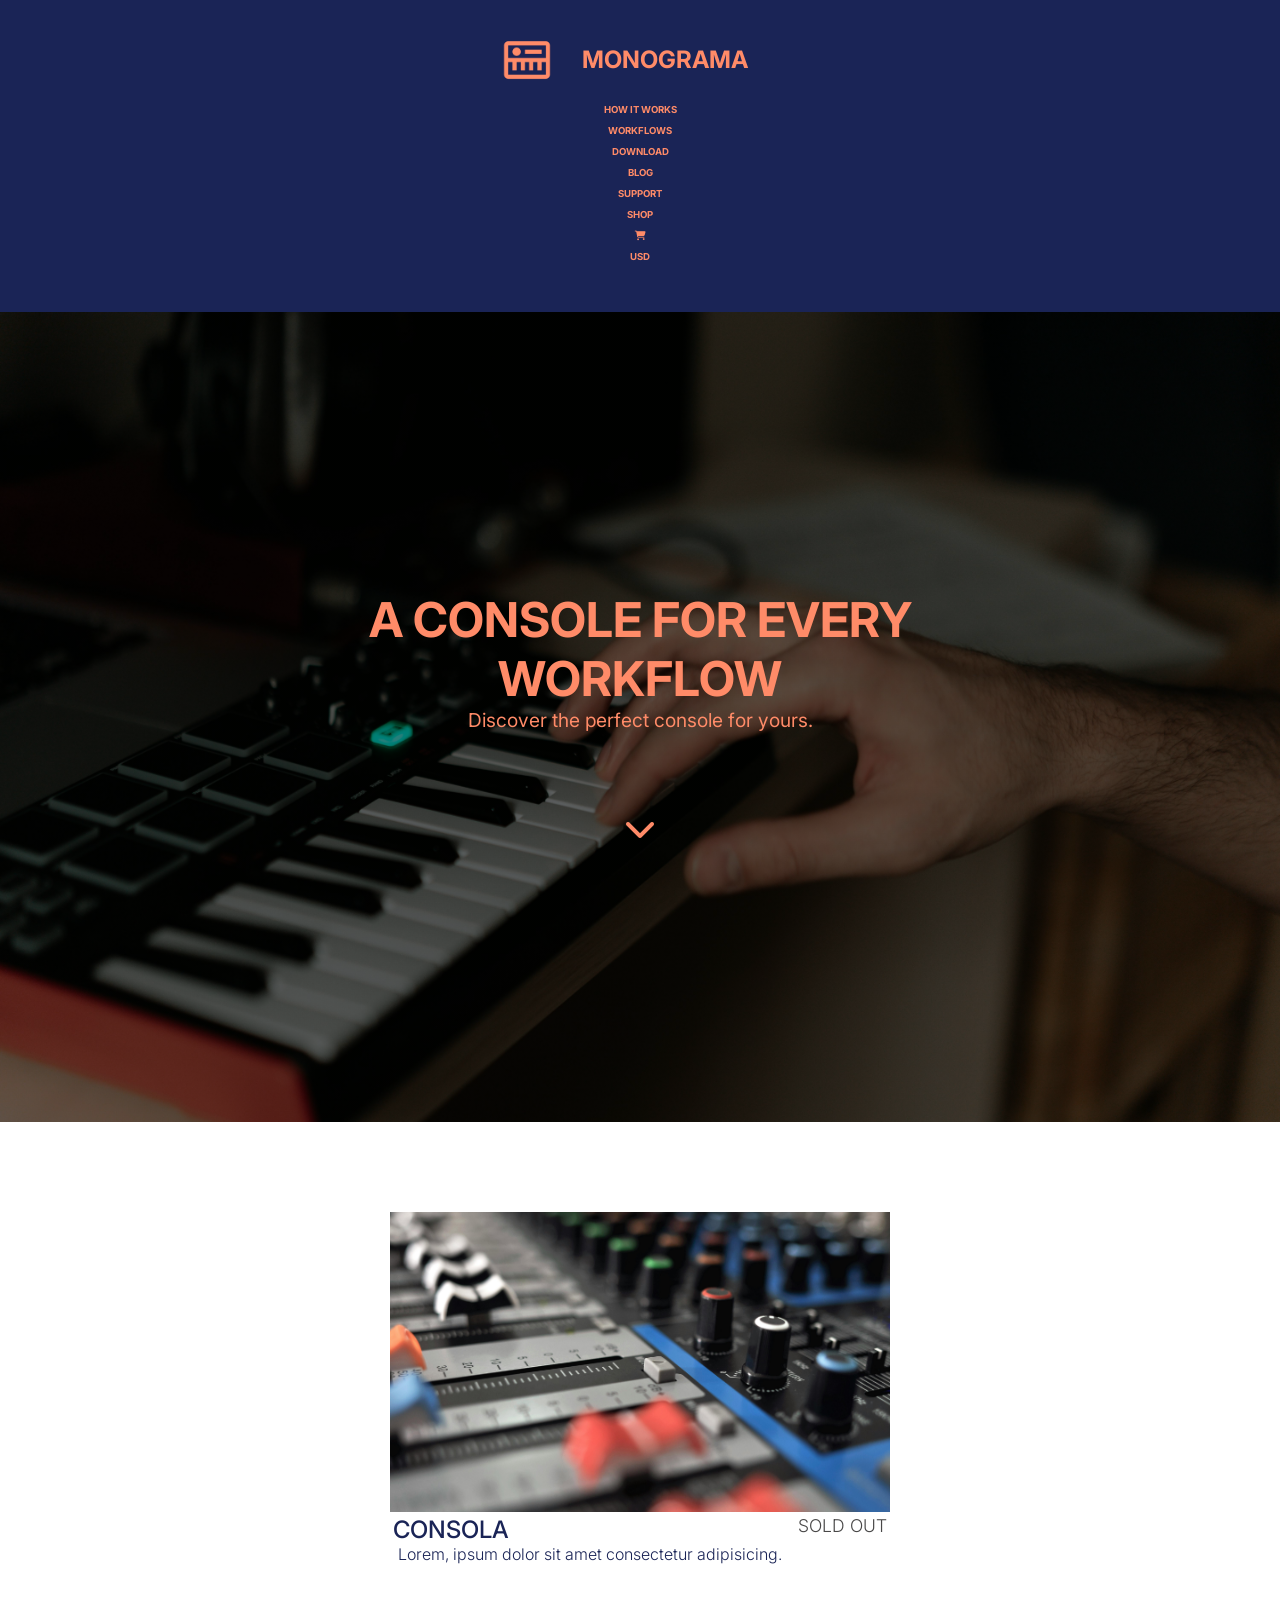
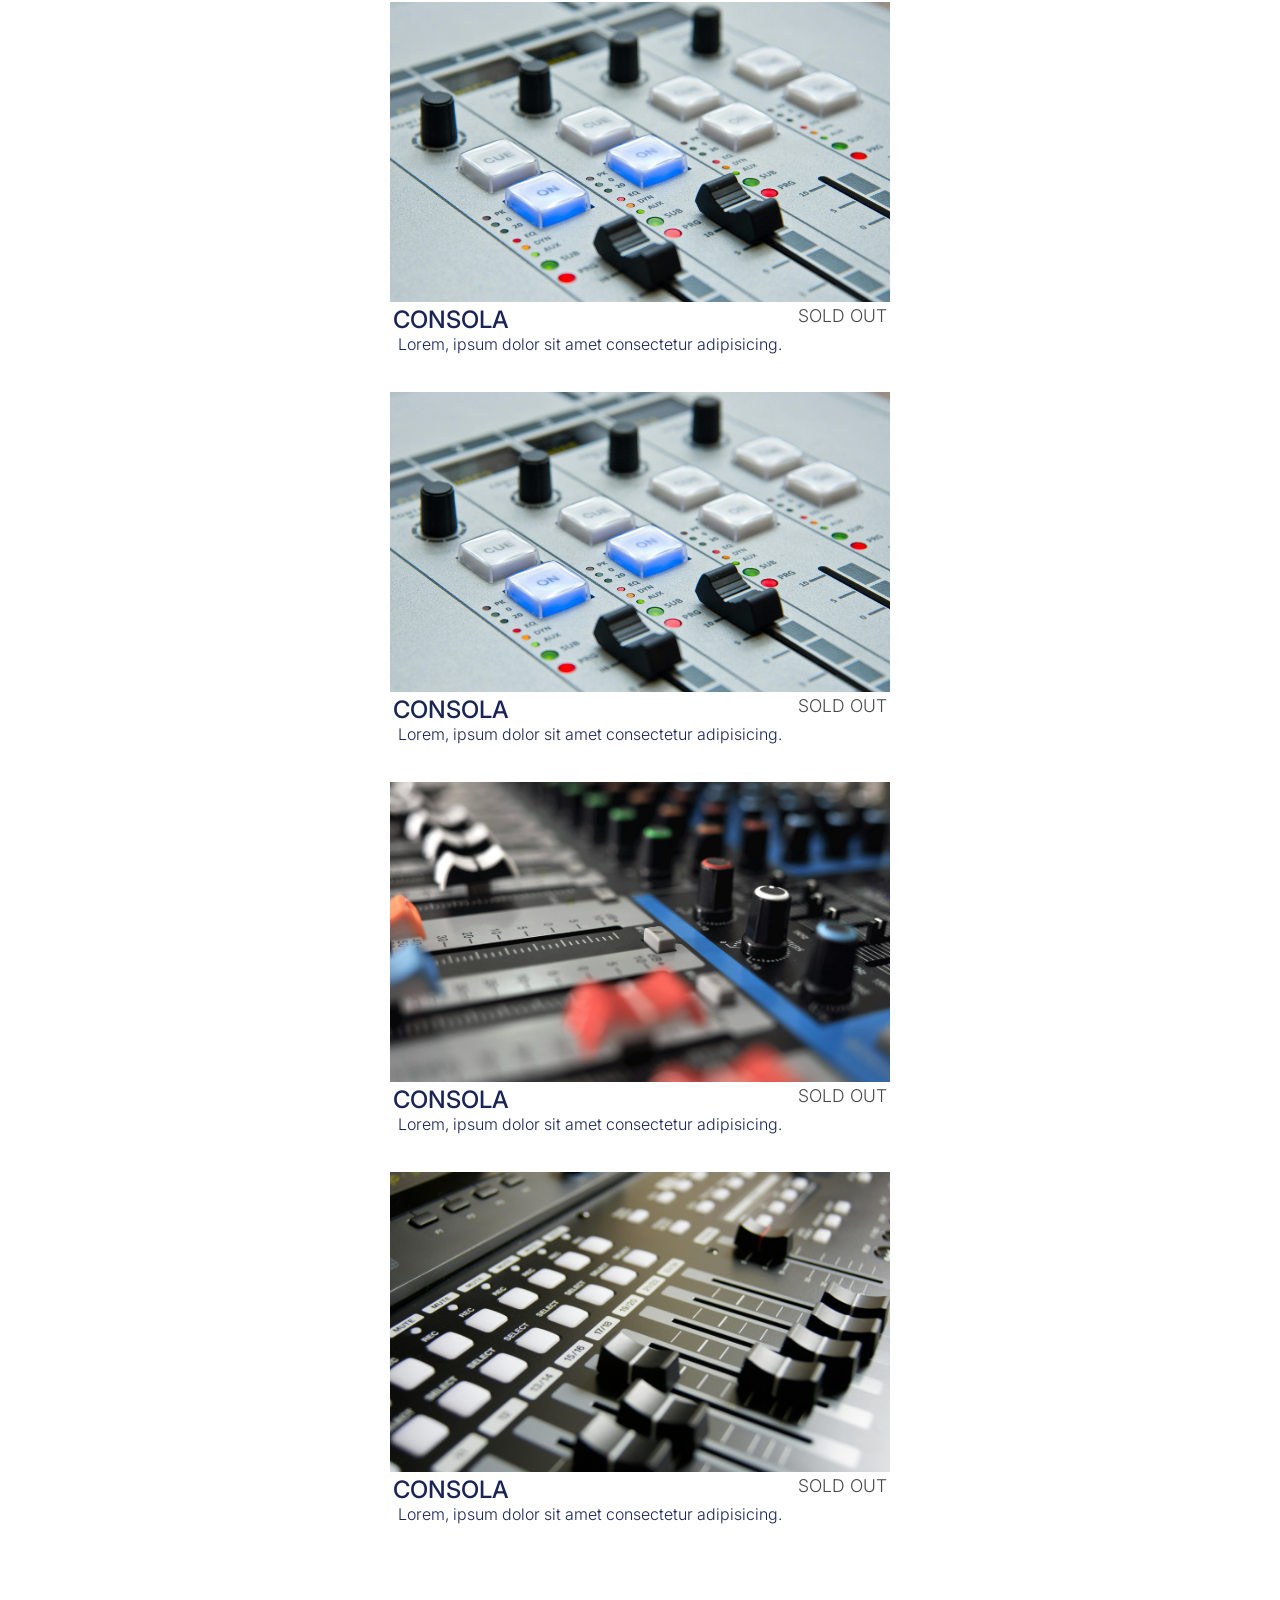
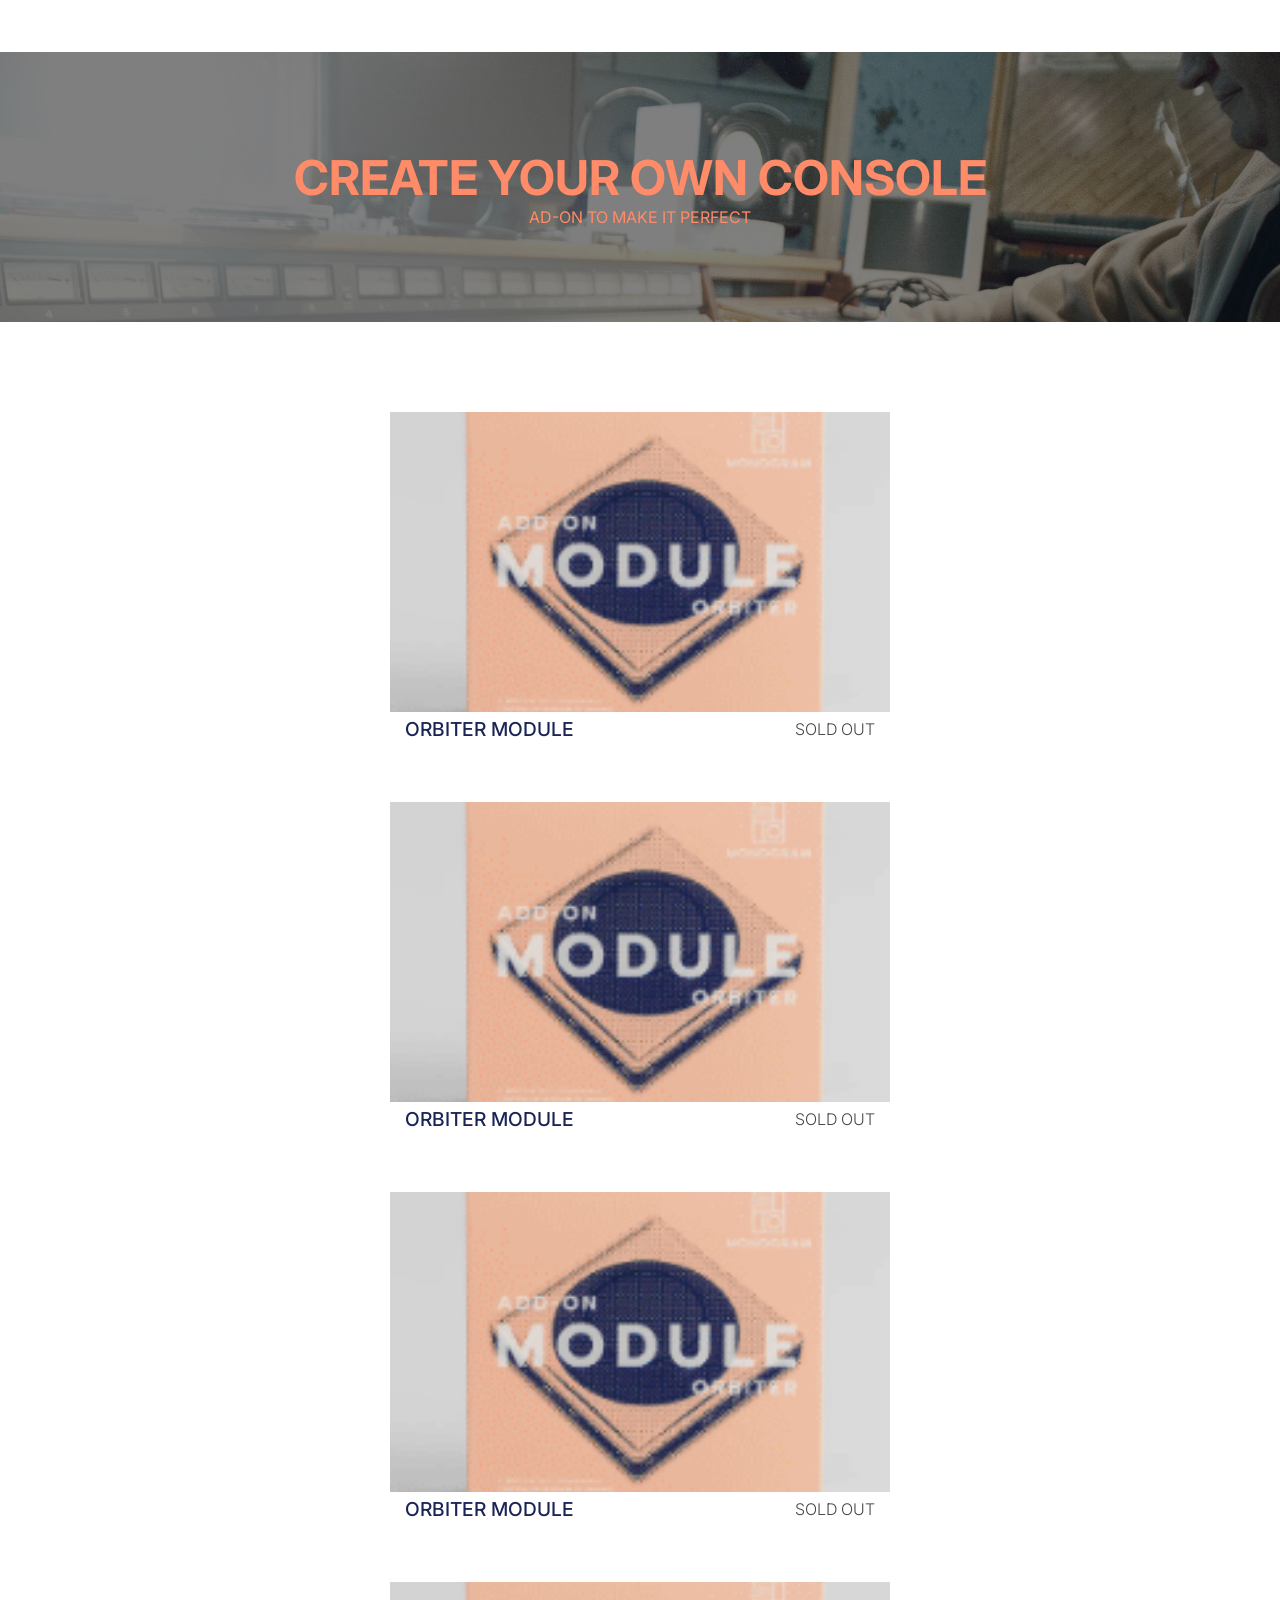
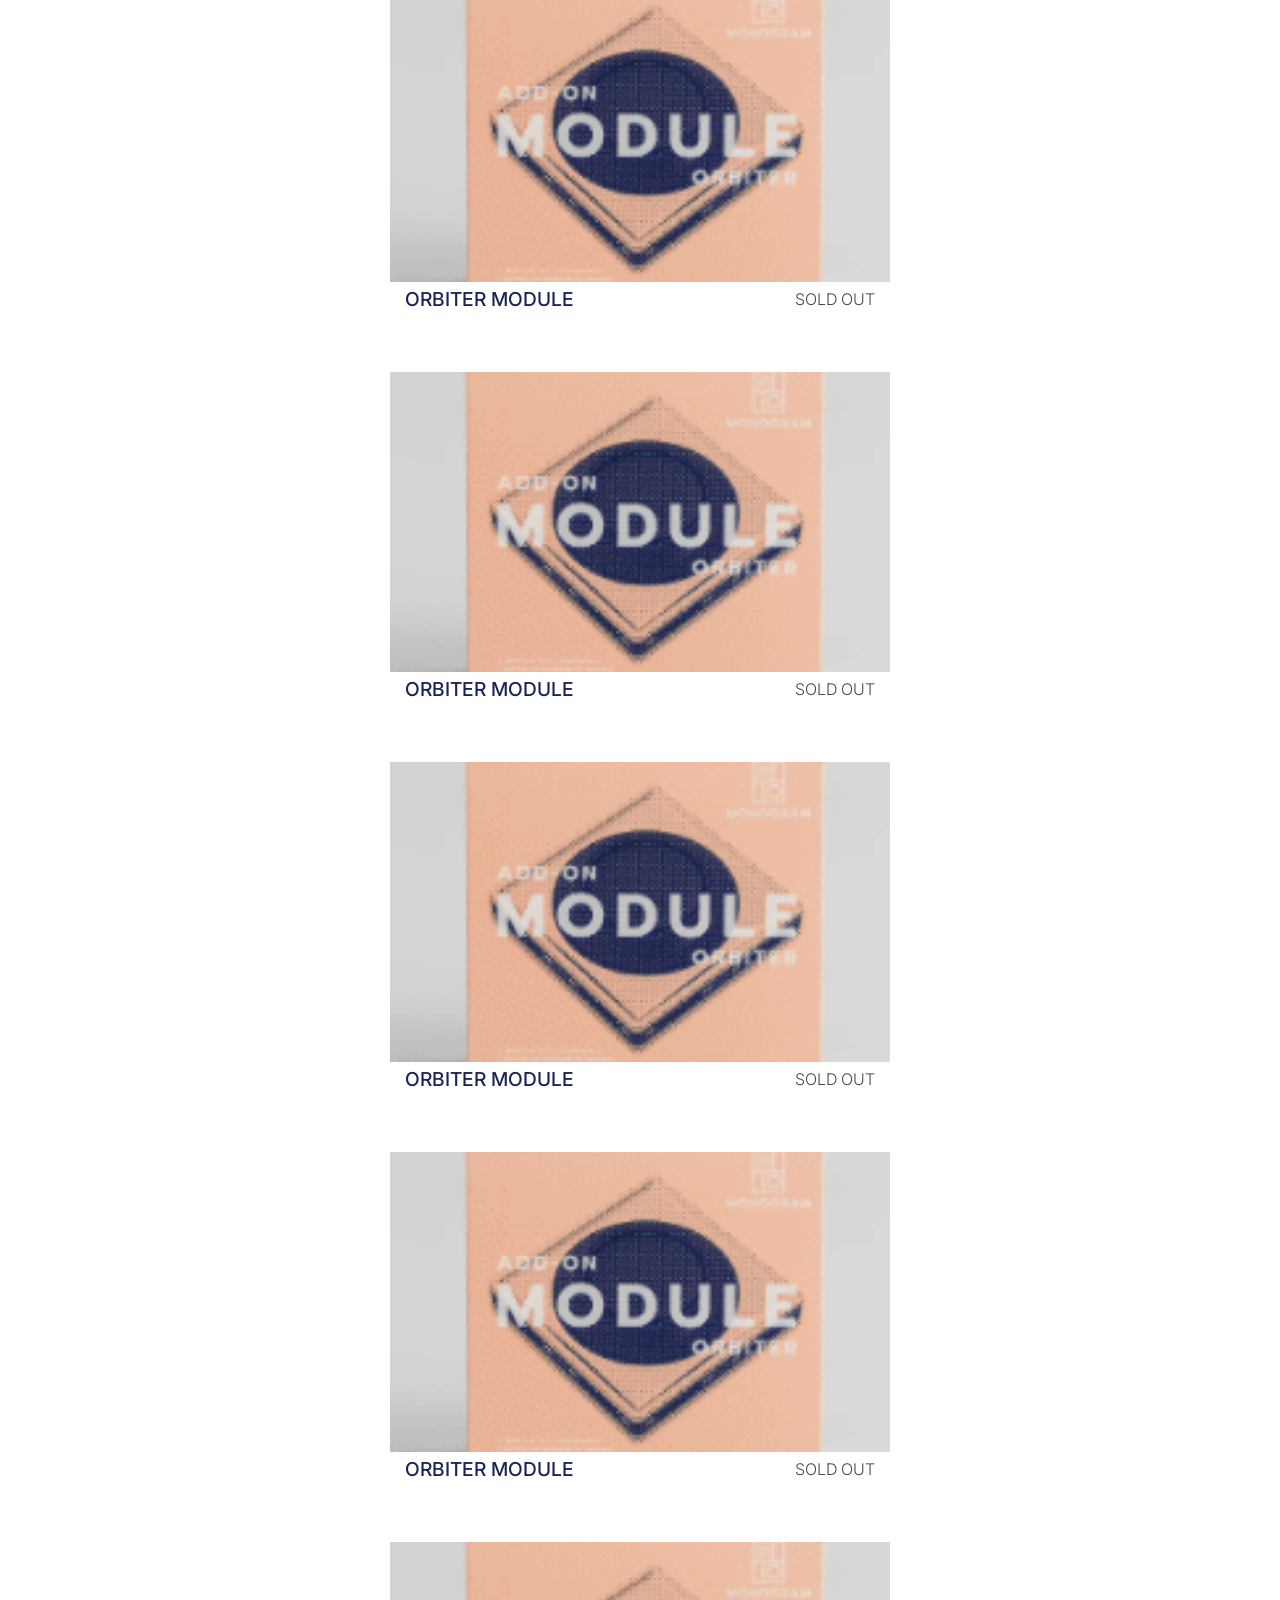
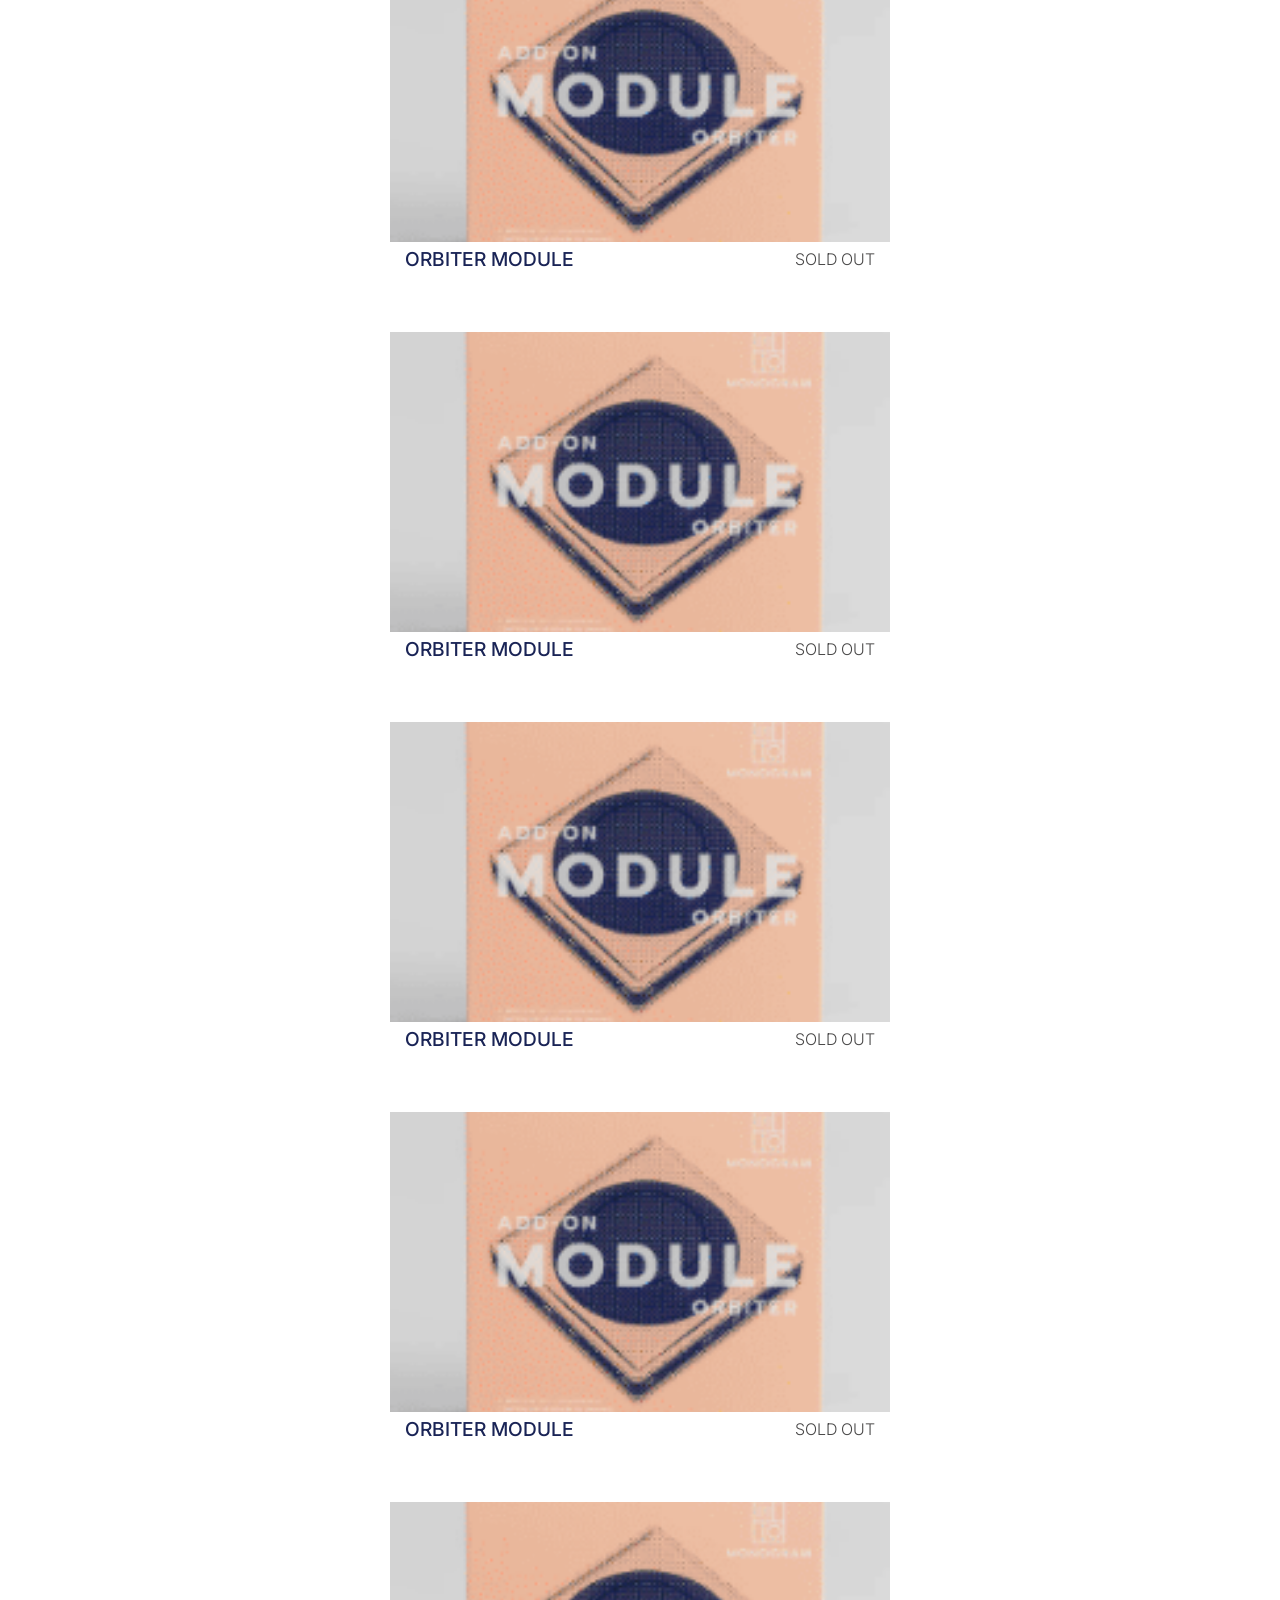
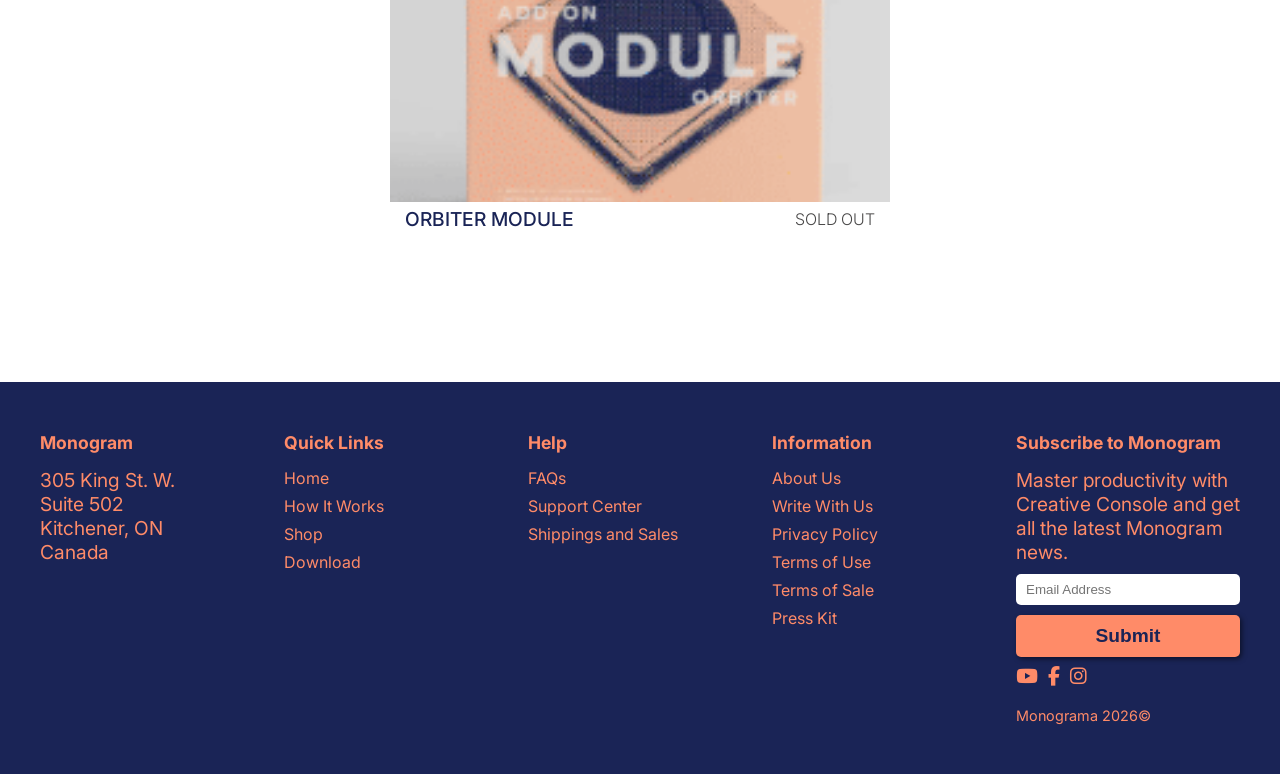
==== monogram.html @ 7ed366f2 "Trabajo realizado del dia 19/02/2026" ====
<!DOCTYPE html>
<html lang="en">

<head>
    <title>Monograma </title>
    <link rel="stylesheet" href="monogram.css">
    <link rel="stylesheet" href="https://cdnjs.cloudflare.com/ajax/libs/font-awesome/6.5.0/css/all.min.css">
    <link rel="preconnect" href="https://fonts.googleapis.com">
    <link rel="preconnect" href="https://fonts.gstatic.com" crossorigin>
    <link
        href="https://fonts.googleapis.com/css2?family=Inter:ital,opsz,wght@0,14..32,100..900;1,14..32,100..900&display=swap"
        rel="stylesheet">

</head>

<body>
    <header>
        <div class="container">
            <div class="logo-container">

                <img src="assets/img/piano-alt (1).png" alt="Logo" class="logo-img">
                <p class="logo">MONOGRAMA</p>
            </div>
            <nav>
                <a href="#">HOW IT WORKS</a>
                <a href="#">WORKFLOWS</a>
                <a href="#">DOWNLOAD</a>
                <a href="#">BLOG</a>
                <a href="#">SUPPORT</a>
                <a href="#">SHOP</a>
                <a href="#" class="shop-icon">
                    <i class="fa-solid fa-cart-shopping"></i>
                </a>
                <a href="#">USD</a>
            </nav>
        </div>
    </header>
    <section class="hero">
        <div class="cont-hero">

            <h1>A CONSOLE FOR EVERY <br> WORKFLOW</h1>
            <p>Discover the perfect console for yours.</p>
            <i class="fa-solid fa-chevron-down"></i>

        </div>

    </section>
    <section id="workfl">
        <div class="container">
            <div class="carta">
                <div class="card-img">
                    <img src="assets/img/pexels-dslr-click-fotos-2910093-33204438.jpg" alt="Producto">
                </div>
                <div class="card-content">
                    <div class="card-top">
                        <div class="card-left-text">
                            <h3>CONSOLA</h3>
                            <h4>Lorem, ipsum dolor sit amet consectetur adipisicing.</h4>
                        </div>
                        <h2>SOLD OUT</h2>
                    </div>
                </div>

            </div>

            <div class="carta">
                <div class="card-img">
                    <img src="assets/img/pexels-pixabay-164746.jpg" alt="Producto">
                </div>

                <div class="card-content">
                    <div class="card-top">
                        <div class="card-left-text">
                            <h3>CONSOLA</h3>
                            <h4>Lorem, ipsum dolor sit amet consectetur adipisicing.</h4>
                        </div>
                        <h2>SOLD OUT</h2>
                    </div>
                </div>
            </div>

            <div class="carta">
                <div class="card-img">
                    <img src="assets/img/pexels-pixabay-164746.jpg" alt="Producto">
                </div>

                <div class="card-content">
                    <div class="card-top">
                        <div class="card-left-text">
                            <h3>CONSOLA</h3>
                            <h4>Lorem, ipsum dolor sit amet consectetur adipisicing.</h4>
                        </div>
                        <h2>SOLD OUT</h2>
                    </div>
                </div>
            </div>

            <div class="carta">
                <div class="card-img">
                    <img src="assets/img/pexels-dslr-click-fotos-2910093-33204438.jpg" alt="Producto">
                </div>

                <div class="card-content">
                    <div class="card-top">
                        <div class="card-left-text">
                            <h3>CONSOLA</h3>
                            <h4>Lorem, ipsum dolor sit amet consectetur adipisicing.</h4>
                        </div>
                        <h2>SOLD OUT</h2>
                    </div>
                </div>
            </div>


            <div class="carta-double">
                <div class="card-img">
                    <img src="assets/img/pexels-pixabay-159206.jpg" alt="Producto">
                </div>

                <div class="card-content">
                    <div class="card-top">
                        <div class="card-left-text">
                            <h3>CONSOLA</h3>
                            <h4>Lorem, ipsum dolor sit amet consectetur adipisicing.</h4>
                        </div>
                        <h2>SOLD OUT</h2>
                    </div>
                </div>


            </div>
        </div>
    </section>

    <section id="hero-your-own">
        <h1>CREATE YOUR OWN CONSOLE</h1>
        <p>AD-ON TO MAKE IT PERFECT</p>
    </section>

    <section class="produ">
        <div class="container">


            <div class="card">
                <div class="card-img">
                    <img src="assets/img/image.png" alt="">
                </div>
                <div class="card-info">
                    <h3>ORBITER MODULE</h3>
                    <h2>SOLD OUT</h2>
                </div>
            </div>

            <div class="card">
                <div class="card-img">
                    <img src="assets/img/image.png" alt="">
                </div>
                <div class="card-info">
                    <h3>ORBITER MODULE</h3>
                    <h2>SOLD OUT</h2>
                </div>
            </div>

            <div class="card">
                <div class="card-img">
                    <img src="assets/img/image.png" alt="">
                </div>
                <div class="card-info">
                    <h3>ORBITER MODULE</h3>
                    <h2>SOLD OUT</h2>
                </div>
            </div>

            <div class="card">
                <div class="card-img">
                    <img src="assets/img/image.png" alt="">
                </div>
                <div class="card-info">
                    <h3>ORBITER MODULE</h3>
                    <h2>SOLD OUT</h2>
                </div>
            </div>
            <div class="card">
            <div class="card-img">
                <img src="assets/img/image.png" alt="">
            </div>
            <div class="card-info">
                <h3>ORBITER MODULE</h3>
                <h2>SOLD OUT</h2>
            </div>
        </div>

        <div class="card">
            <div class="card-img">
                <img src="assets/img/image.png" alt="">
            </div>
            <div class="card-info">
                <h3>ORBITER MODULE</h3>
                <h2>SOLD OUT</h2>
            </div>
        </div>

        <div class="card">
            <div class="card-img">
                <img src="assets/img/image.png" alt="">
            </div>
            <div class="card-info">
                <h3>ORBITER MODULE</h3>
                <h2>SOLD OUT</h2>
            </div>
        </div>

        <div class="card">
            <div class="card-img">
                <img src="assets/img/image.png" alt="">
            </div>
            <div class="card-info">
                <h3>ORBITER MODULE</h3>
                <h2>SOLD OUT</h2>
            </div>
        </div>

        <div class="card">
            <div class="card-img">
                <img src="assets/img/image.png" alt="">
            </div>
            <div class="card-info">
                <h3>ORBITER MODULE</h3>
                <h2>SOLD OUT</h2>
            </div>
        </div>

        <div class="card">
            <div class="card-img">
                <img src="assets/img/image.png" alt="">
            </div>
            <div class="card-info">
                <h3>ORBITER MODULE</h3>
                <h2>SOLD OUT</h2>
            </div>
        </div>

        <div class="card">
            <div class="card-img">
                <img src="assets/img/image.png" alt="">
            </div>
            <div class="card-info">
                <h3>ORBITER MODULE</h3>
                <h2>SOLD OUT</h2>
            </div>
        </div>

        <div class="card">
            <div class="card-img">
                <img src="assets/img/image.png" alt="">
            </div>
            <div class="card-info">
                <h3>ORBITER MODULE</h3>
                <h2>SOLD OUT</h2>
            </div>
        </div>

        </div>
    </section>

    <footer class="footer">

        <div class="footer-container">

            <div class="footer-column">
                <h4>Monogram</h4>
                <p>305 King St. W.<br>
                    Suite 502<br>
                    Kitchener, ON<br>
                    Canada
                </p>
            </div>

            <div class="footer-column">
                <h4>Quick Links</h4>
                <ul>
                    <li><a href="#">Home</a></li>
                    <li><a href="#">How It Works</a></li>
                    <li><a href="#">Shop</a></li>
                    <li><a href="#">Download</a></li>
                </ul>
            </div>

            <div class="footer-column">
                <h4>Help</h4>
                <ul>
                    <li><a href="#">FAQs</a></li>
                    <li><a href="#">Support Center</a></li>
                    <li><a href="#">Shippings and Sales</a></li>
                </ul>
            </div>

            <div class="footer-column">
                <h4>Information</h4>
                <ul>
                    <li><a href="#">About Us</a></li>
                    <li><a href="#">Write With Us</a></li>
                    <li><a href="#">Privacy Policy</a></li>
                    <li><a href="#">Terms of Use</a></li>
                    <li><a href="#">Terms of Sale</a></li>
                    <li><a href="#">Press Kit</a></li>
                </ul>
            </div>

            <div class="footer-column subscribe-column">
                <h4>Subscribe to Monogram</h4>
                <p>Master productivity with Creative Console and get all the latest Monogram news.</p>

                <form class="subscribe-form">
                    <input type="email" placeholder="Email Address" required>
                    <button type="submit">Submit</button>
                </form>

                <div class="social-icons">
                    <span aria-label="YouTube" role="img"><i class="fa-brands fa-youtube"></i></span>
                    <span aria-label="Facebook" role="img"><i class="fa-brands fa-facebook-f"></i></span>
                    <span aria-label="Instagram" role="img"><i class="fa-brands fa-instagram"></i></span>
                </div>


                <p class="footer-copy">Monograma 2026©</p>
            </div>

        </div>

    </footer>

</body>

</html>
---- monogram.css ----
body {
    font-family:'Inter', sans-serif;
    margin: 0;
}
* {
    box-sizing: border-box;
    margin: 0;
}
h1 {
    font-size: 3em;
}
h2 {
    font-size: 2.8em;
}
h3 {
    font-size: 1.5em;
}
p {
    font-size: 1.2em;
}
ul {
    list-style: none;
}
button {
    font-size: 1.2em;
    font-weight: bold;
    padding: 10px 20px;
    border: none;
    border-radius: 10px;
    background-color: #ff8b68;
    color: #1a2456;
    box-shadow: 2px 2px 5px rgba(0, 0, 0, 0.5);
}
button:hover {
    background-color: #b14027;
  
}
container {
    max-width: 1200px;
    margin: auto;
}

header {
    background-color: #1a2456;
    color: #ff8b68;
    padding: 20px 0;
    text-align: center;
     padding: 20px 0;

     width: 100%;
}
header .logo-container {
    display: flex;
    align-items: center;
    justify-content: center;
    padding: 0 100px ;
   
 
}
header .logo-container img {
    width: 50px; 
    height: auto;
}
header  .logo {
   margin: 0;
   padding: 25px 30px ;
   font-weight: bold;
   font-size: 1.5em;
   text-align: center;

}
header.container {
    display: flex;
    flex-direction: column;
    align-items: center;
}
header nav {
   display: flex;
   flex-direction: column;
    align-items: center;
    padding-bottom: 25px;
    
}
header nav a {
    color: #ff8b68;
    text-decoration: none;
    font-weight: bold;

    padding: 5px 12px;
    font-size: 0.6em;
}
header nav a:hover {
    color: #b14027;
}

.hero {
   display: flex;
  align-items: center;
  justify-content: center;
  text-align: center;
  flex-direction: column;
  color: #ff8b68;
  height: 90vh;
  background-image: linear-gradient(
    0deg,rgba(0,0,0,0.5),
    rgba(0,0,0,0.5)
  ),
  url(assets/img/pexels-cottonbro-7097188.jpg);
    background-size: cover;
    background-repeat: no-repeat;
}
.hero i {
    font-size: 2em;
    padding: 80px 0 0 0;
    color: #ff8b68;

}

#workfl {
    color: #1a2456;
    padding: 50px 0;
}

#workfl .container {
    display: flex;
    flex-direction: column;
    align-items: center;
    padding: 40px 0;
}

#workfl .carta,
#workfl .carta-double {
    width: 90%;       
    max-width: 500px; 
    height: 380px;   
    background-color: #fff;
    margin-bottom: 10px;
    display: flex;
    flex-direction: column;
    transition: transform 0.3s;
}


#workfl .card-img img {
    width: 100%;
    height: 300px;
    object-fit: cover;
    display: block;
}

#workfl .card-content {
    padding: 3px 3px;
    display: flex;
    flex-direction: column;
    justify-content: space-between;
    flex: 1;
}

#workfl .card-top {
    display: flex;
    justify-content: space-between;
    align-items: flex-start;
}


#workfl .card-left-text {
    display: flex;
    flex-direction: column;
    align-items: flex-start;
}


#workfl .card-left-text h3{
    margin: 0;
    text-align: left;
    color: #1a2456;
    font-weight: 500;
    transition: color 0.3s;
}

#workfl .card-left-text h4 {
    margin: 0 5px;
    text-align: start;
    color: #1a2456;
    font-weight: 300;
    transition: color 0.3s;
}


#workfl .card-top h2 {
    margin: 0;
    font-size: 1.1em;
    font-weight:300;
    color: #494848;
    text-align: right;
    transition: color 0.3s;
}

#hero-your-own {
    display: flex;
    align-items: center;
    justify-content: center;
    text-align: center;
    flex-direction: column;
    color: #ff8b68;
    height: 30vh;
    background-image: linear-gradient(
        0deg,rgba(0,0,0,0.5),
        rgba(0,0,0,0.5)
      ),
      url(assets/img/pexels-splitshire-1534.jpg);
        background-size: cover;
        background-repeat: no-repeat;
}
#hero-your-own p {
    font-size: 1em;
}

.produ {
    color: #1a2456;
    padding: 50px 0;
}

.produ .container {
    display: flex;
    flex-direction: column;
    align-items: center;
    padding: 40px 0;
}


.produ .card {
     width: 90%;       
    max-width: 500px; 
    height: 380px;   
    background-color: #fff;
    margin-bottom: 10px;
    display: flex;
    flex-direction: column;

}
.produ .card-info {
    display: flex;              
    justify-content: space-between; 
    align-items: center;          
  
}



.produ .card-img img {
    width: 100%;
    height: 300px;
    object-fit: cover;
    display: block;
}


.produ .card h3,
.produ .card h2 {
    margin: 5px 15px;
}

.produ .card h3 {
    font-size: 1.2em;
    color: #1a2456;
    font-weight: 500;
    transition: color 0.3s;
}



.produ .card h2 {
    font-size: 1em;
    font-weight: 300;
    color: #494848;
    transition: color 0.3s;
}

.footer {
    background-color: #1a2456;
    color: #ff8b68;
    padding: 50px 20px;
    font-family: 'Inter', sans-serif;
}


.footer-container {
    display: flex;
    flex-wrap: wrap;      
    justify-content: space-between; 
    max-width: 1200px;
    margin: 0 auto;
    gap: 20px;           
}


.footer-column {
     flex: 1 1 180px;     
    min-width: 180px;
}


.footer-column h4 {
    font-size: 1.1em;
    margin-bottom: 15px;
    font-weight: bold;
}


.footer-column ul {
    list-style: none;
    padding: 0;
}

.footer-column ul li {
    margin-bottom: 8px;
}

.footer-column ul li a {
    text-decoration: none;
    color: #ff8b68;
    transition: color 0.3s;
}

.footer-column ul li a:hover {
    color: #b14027;
}


.subscribe-column .subscribe-form {
    display: flex;
    flex-direction: column;
    gap: 10px;
    margin: 10px 0;
}

.subscribe-column input[type="email"] {
    padding: 8px 10px;
    border-radius: 5px;
    border: none;
}

.subscribe-column button {
    padding: 10px;
    border-radius: 5px;
    border: none;
    background-color: #ff8b68;
    color: #1a2456;
    font-weight: bold;
    cursor: pointer;
}

.subscribe-column button:hover {
    background-color: #b14027;
}


.footer-column .social-icons {
    display: flex;
    gap: 10px;
    margin: 10px 0;
}

.footer-column .social-icons i {
    font-size: 1.2em;
    color: #ff8b68;
    cursor: pointer;
}

.footer-column .social-icons i:hover {
    color: #b14027;
}


.footer-copy {
    margin-top: 20px;
    font-size: 0.9em;
    color: #ff8b68;
}
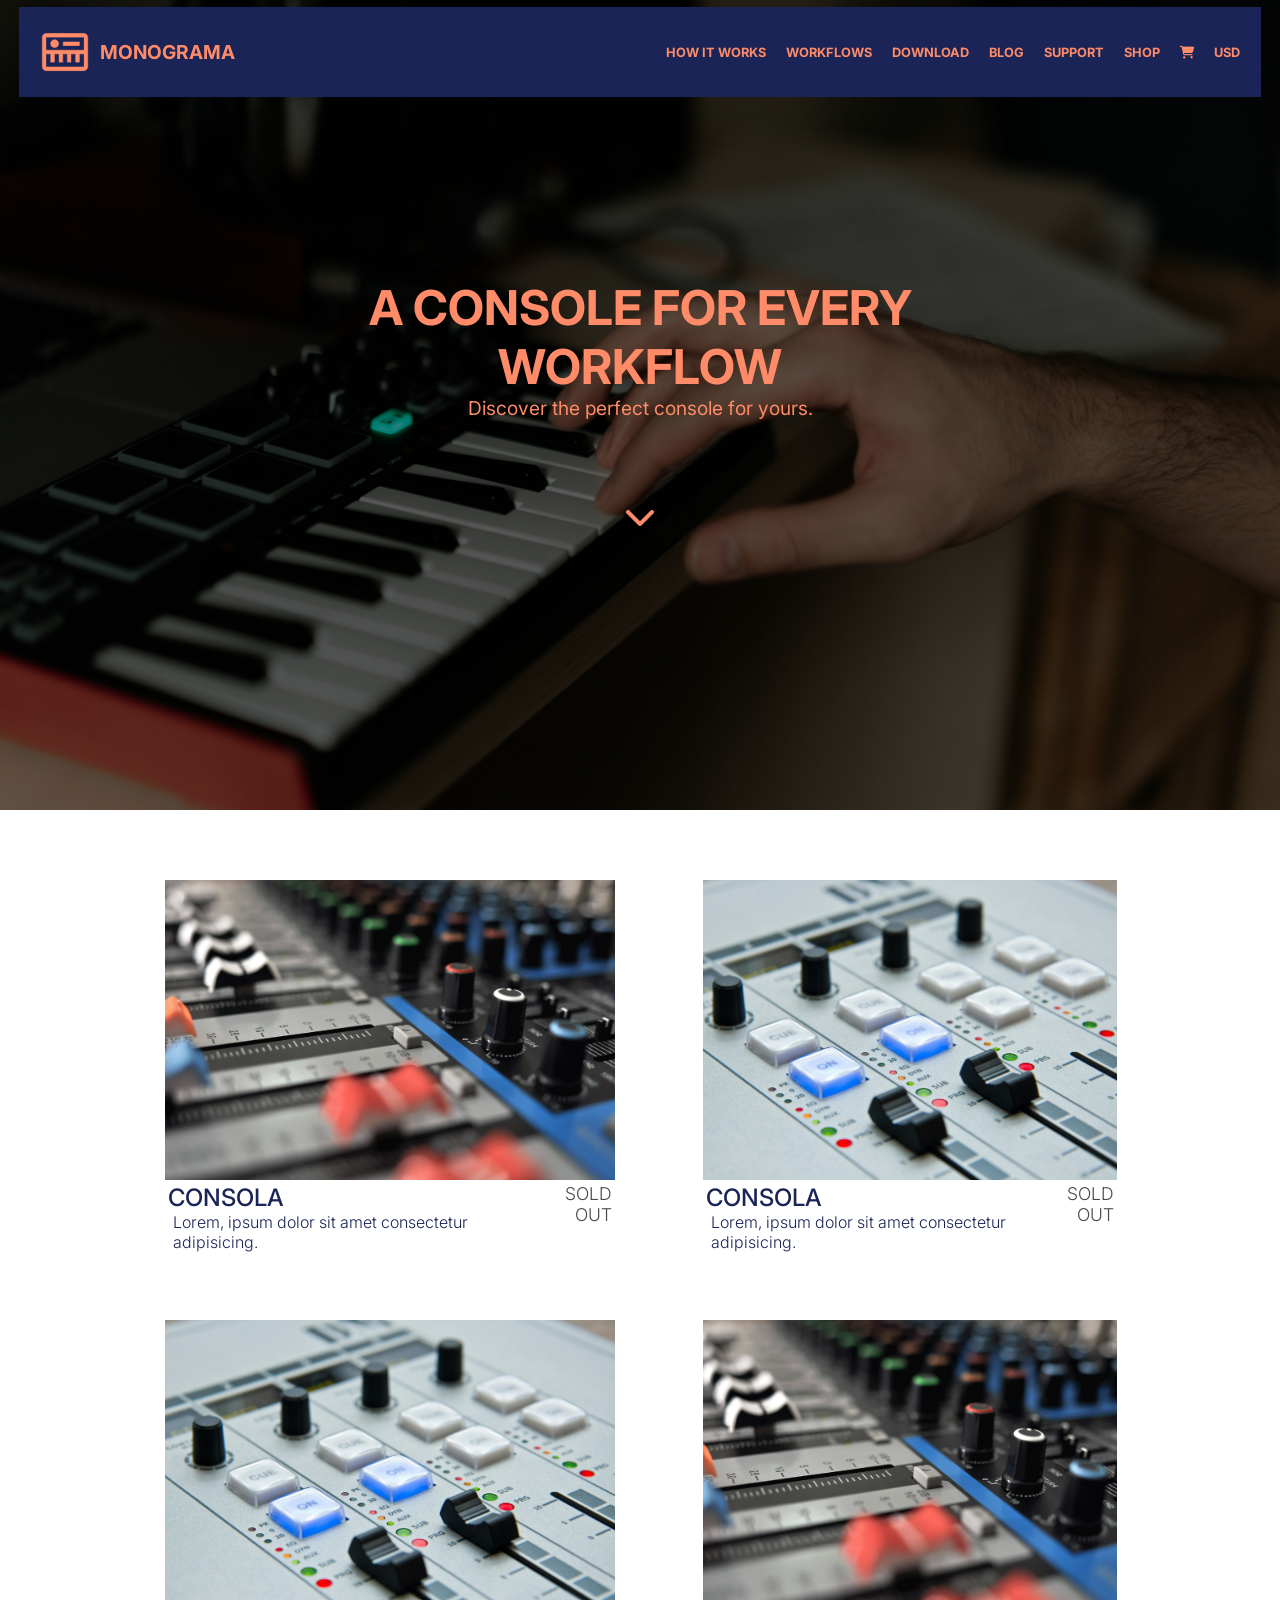
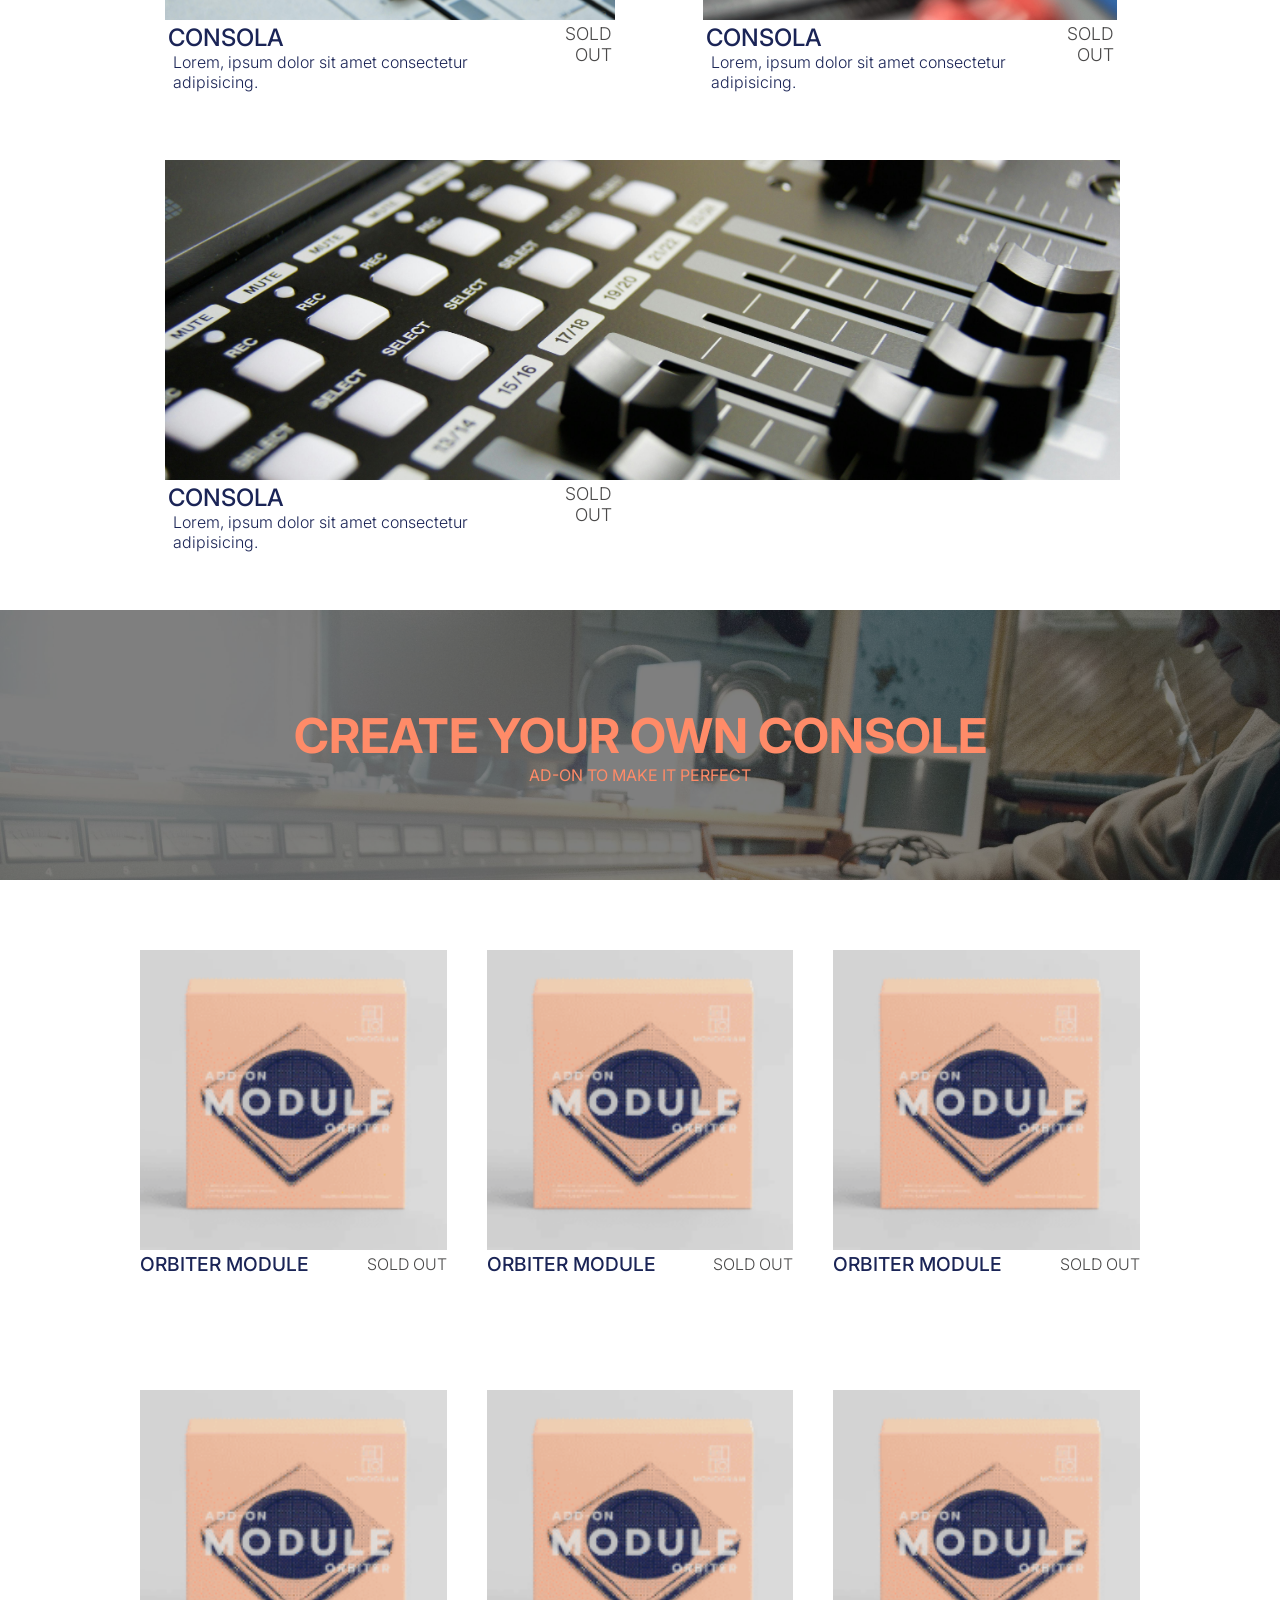
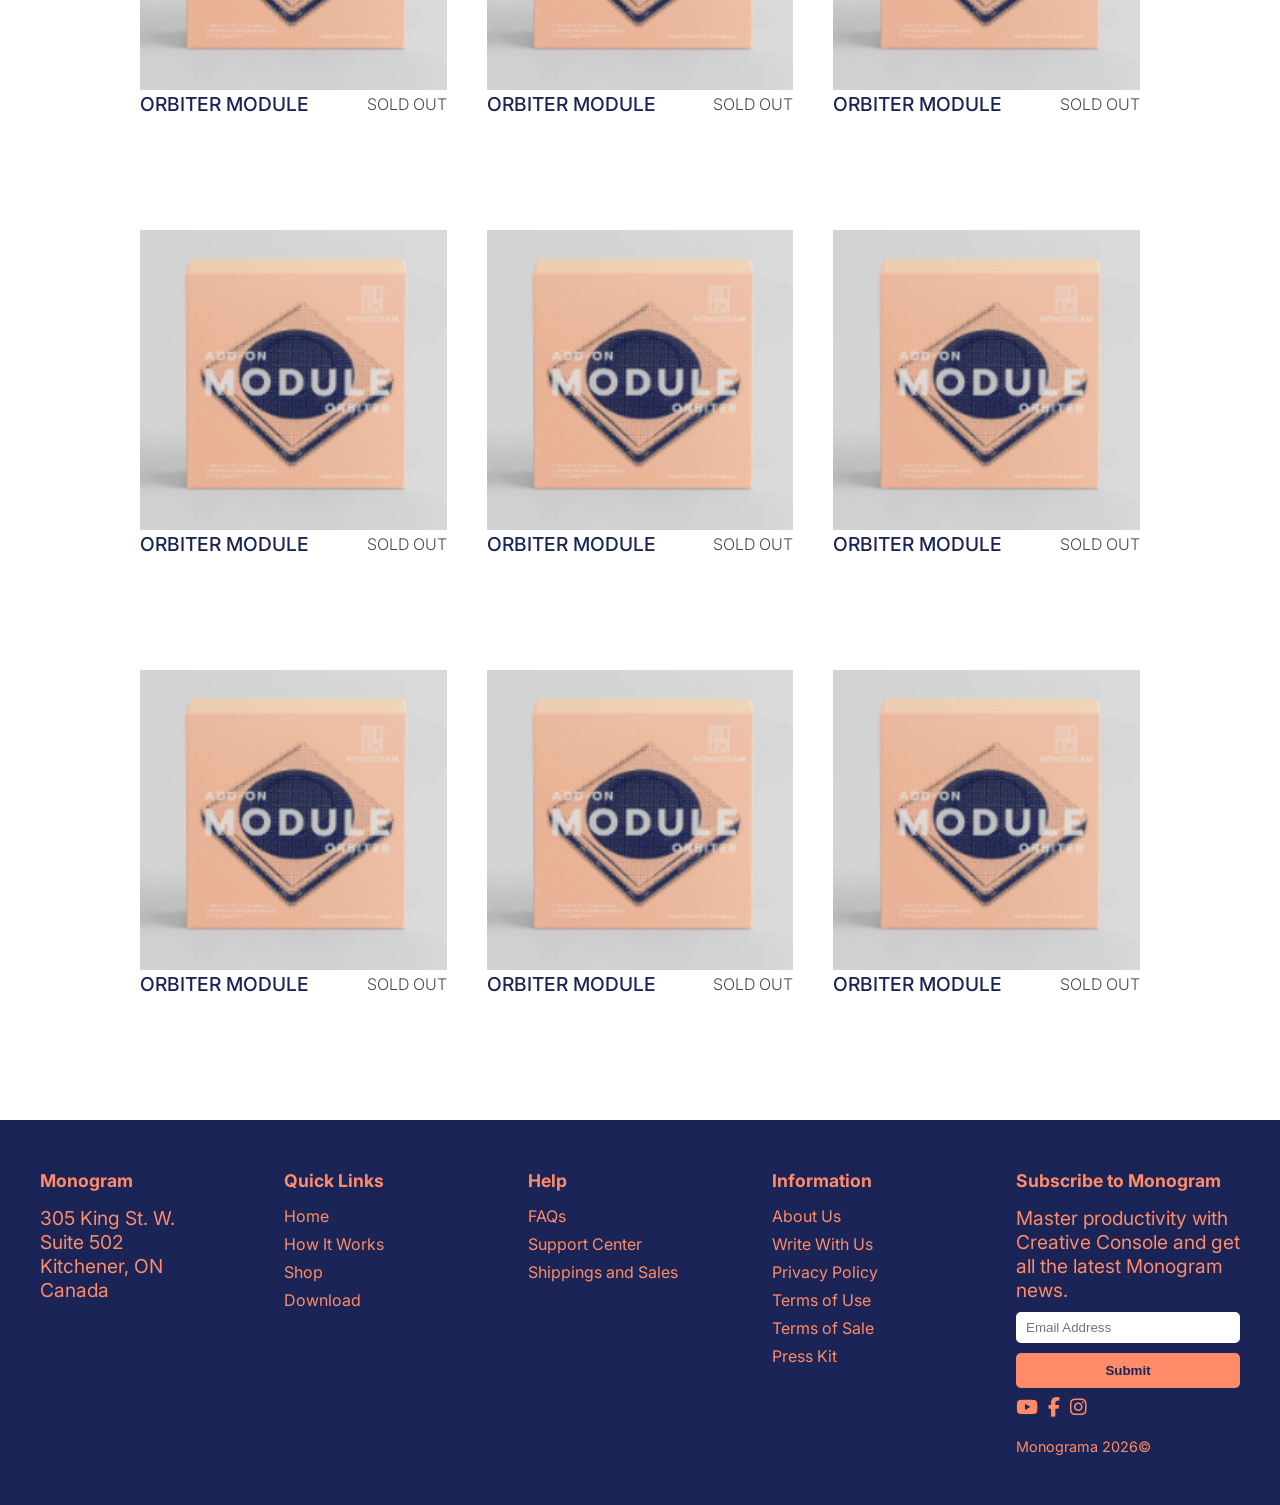
==== commit 51f73159: "Guardado para vincular repo a github" ====
--- a/monogram.html
+++ b/monogram.html
@@ -14,12 +14,25 @@
 </head>
 
 <body>
+    <section class="hero">
+        <div class="cont-hero">
+
+            <h1>A CONSOLE FOR EVERY <br> WORKFLOW</h1>
+            <p>Discover the perfect console for yours.</p>
+            <i class="fa-solid fa-chevron-down"></i>
+
+        </div>
+
+    </section>
     <header>
         <div class="container">
             <div class="logo-container">
 
                 <img src="assets/img/piano-alt (1).png" alt="Logo" class="logo-img">
                 <p class="logo">MONOGRAMA</p>
+            </div>
+            <div class="menu-toggle">
+                ☰
             </div>
             <nav>
                 <a href="#">HOW IT WORKS</a>
@@ -35,16 +48,7 @@
             </nav>
         </div>
     </header>
-    <section class="hero">
-        <div class="cont-hero">
-
-            <h1>A CONSOLE FOR EVERY <br> WORKFLOW</h1>
-            <p>Discover the perfect console for yours.</p>
-            <i class="fa-solid fa-chevron-down"></i>
-
-        </div>
-
-    </section>
+
     <section id="workfl">
         <div class="container">
             <div class="carta">
@@ -181,84 +185,84 @@
                 </div>
             </div>
             <div class="card">
-            <div class="card-img">
-                <img src="assets/img/image.png" alt="">
-            </div>
-            <div class="card-info">
-                <h3>ORBITER MODULE</h3>
-                <h2>SOLD OUT</h2>
-            </div>
-        </div>
-
-        <div class="card">
-            <div class="card-img">
-                <img src="assets/img/image.png" alt="">
-            </div>
-            <div class="card-info">
-                <h3>ORBITER MODULE</h3>
-                <h2>SOLD OUT</h2>
-            </div>
-        </div>
-
-        <div class="card">
-            <div class="card-img">
-                <img src="assets/img/image.png" alt="">
-            </div>
-            <div class="card-info">
-                <h3>ORBITER MODULE</h3>
-                <h2>SOLD OUT</h2>
-            </div>
-        </div>
-
-        <div class="card">
-            <div class="card-img">
-                <img src="assets/img/image.png" alt="">
-            </div>
-            <div class="card-info">
-                <h3>ORBITER MODULE</h3>
-                <h2>SOLD OUT</h2>
-            </div>
-        </div>
-
-        <div class="card">
-            <div class="card-img">
-                <img src="assets/img/image.png" alt="">
-            </div>
-            <div class="card-info">
-                <h3>ORBITER MODULE</h3>
-                <h2>SOLD OUT</h2>
-            </div>
-        </div>
-
-        <div class="card">
-            <div class="card-img">
-                <img src="assets/img/image.png" alt="">
-            </div>
-            <div class="card-info">
-                <h3>ORBITER MODULE</h3>
-                <h2>SOLD OUT</h2>
-            </div>
-        </div>
-
-        <div class="card">
-            <div class="card-img">
-                <img src="assets/img/image.png" alt="">
-            </div>
-            <div class="card-info">
-                <h3>ORBITER MODULE</h3>
-                <h2>SOLD OUT</h2>
-            </div>
-        </div>
-
-        <div class="card">
-            <div class="card-img">
-                <img src="assets/img/image.png" alt="">
-            </div>
-            <div class="card-info">
-                <h3>ORBITER MODULE</h3>
-                <h2>SOLD OUT</h2>
-            </div>
-        </div>
+                <div class="card-img">
+                    <img src="assets/img/image.png" alt="">
+                </div>
+                <div class="card-info">
+                    <h3>ORBITER MODULE</h3>
+                    <h2>SOLD OUT</h2>
+                </div>
+            </div>
+
+            <div class="card">
+                <div class="card-img">
+                    <img src="assets/img/image.png" alt="">
+                </div>
+                <div class="card-info">
+                    <h3>ORBITER MODULE</h3>
+                    <h2>SOLD OUT</h2>
+                </div>
+            </div>
+
+            <div class="card">
+                <div class="card-img">
+                    <img src="assets/img/image.png" alt="">
+                </div>
+                <div class="card-info">
+                    <h3>ORBITER MODULE</h3>
+                    <h2>SOLD OUT</h2>
+                </div>
+            </div>
+
+            <div class="card">
+                <div class="card-img">
+                    <img src="assets/img/image.png" alt="">
+                </div>
+                <div class="card-info">
+                    <h3>ORBITER MODULE</h3>
+                    <h2>SOLD OUT</h2>
+                </div>
+            </div>
+
+            <div class="card">
+                <div class="card-img">
+                    <img src="assets/img/image.png" alt="">
+                </div>
+                <div class="card-info">
+                    <h3>ORBITER MODULE</h3>
+                    <h2>SOLD OUT</h2>
+                </div>
+            </div>
+
+            <div class="card">
+                <div class="card-img">
+                    <img src="assets/img/image.png" alt="">
+                </div>
+                <div class="card-info">
+                    <h3>ORBITER MODULE</h3>
+                    <h2>SOLD OUT</h2>
+                </div>
+            </div>
+
+            <div class="card">
+                <div class="card-img">
+                    <img src="assets/img/image.png" alt="">
+                </div>
+                <div class="card-info">
+                    <h3>ORBITER MODULE</h3>
+                    <h2>SOLD OUT</h2>
+                </div>
+            </div>
+
+            <div class="card">
+                <div class="card-img">
+                    <img src="assets/img/image.png" alt="">
+                </div>
+                <div class="card-info">
+                    <h3>ORBITER MODULE</h3>
+                    <h2>SOLD OUT</h2>
+                </div>
+            </div>
 
         </div>
     </section>
--- a/monogram.css
+++ b/monogram.css
@@ -1,119 +1,109 @@
 body {
-    font-family:'Inter', sans-serif;
+    font-family: 'Inter', sans-serif;
     margin: 0;
 }
+
 * {
     box-sizing: border-box;
     margin: 0;
 }
+
+.container {
+    max-width: 1200px;
+    margin: auto;
+}
+
 h1 {
     font-size: 3em;
 }
+
 h2 {
     font-size: 2.8em;
 }
+
 h3 {
     font-size: 1.5em;
 }
+
 p {
     font-size: 1.2em;
 }
+
 ul {
     list-style: none;
 }
-button {
-    font-size: 1.2em;
-    font-weight: bold;
-    padding: 10px 20px;
-    border: none;
-    border-radius: 10px;
-    background-color: #ff8b68;
-    color: #1a2456;
-    box-shadow: 2px 2px 5px rgba(0, 0, 0, 0.5);
-}
-button:hover {
-    background-color: #b14027;
-  
-}
-container {
-    max-width: 1200px;
-    margin: auto;
-}
 
 header {
     background-color: #1a2456;
     color: #ff8b68;
+    width: 97%;
+    position: fixed;
+    top: .8vh;
+    left: 0;
+    right: 0;
+    margin: 0 auto;
+    z-index: 1000;
     padding: 20px 0;
+}
+
+header .container {
+    display: flex;
+    justify-content: space-between;
+    align-items: center;
+}
+
+.logo-container {
+    display: flex;
+    align-items: center;
+}
+
+.logo-container img {
+    width: 50px;
+    height: auto;
+}
+
+.logo {
+    margin-left: 10px;
+    font-weight: bold;
+    font-size: 1.2em;
+}
+
+header nav {
+    display: none;
+}
+
+.menu-toggle {
+    display: block;
+    font-size: 1.8em;
+    cursor: pointer;
+    padding: 10px;
+}
+
+.hero {
+    display: flex;
+    align-items: center;
+    justify-content: center;
     text-align: center;
-     padding: 20px 0;
-
-     width: 100%;
-}
-header .logo-container {
-    display: flex;
-    align-items: center;
-    justify-content: center;
-    padding: 0 100px ;
-   
- 
-}
-header .logo-container img {
-    width: 50px; 
-    height: auto;
-}
-header  .logo {
-   margin: 0;
-   padding: 25px 30px ;
-   font-weight: bold;
-   font-size: 1.5em;
-   text-align: center;
-
-}
-header.container {
-    display: flex;
-    flex-direction: column;
-    align-items: center;
-}
-header nav {
-   display: flex;
-   flex-direction: column;
-    align-items: center;
-    padding-bottom: 25px;
-    
-}
-header nav a {
-    color: #ff8b68;
-    text-decoration: none;
-    font-weight: bold;
-
-    padding: 5px 12px;
-    font-size: 0.6em;
-}
-header nav a:hover {
-    color: #b14027;
-}
-
-.hero {
-   display: flex;
-  align-items: center;
-  justify-content: center;
-  text-align: center;
-  flex-direction: column;
-  color: #ff8b68;
-  height: 90vh;
-  background-image: linear-gradient(
-    0deg,rgba(0,0,0,0.5),
-    rgba(0,0,0,0.5)
-  ),
-  url(assets/img/pexels-cottonbro-7097188.jpg);
+    flex-direction: column;
+    color: #ff8b68;
+    height: 90vh;
+    background-image: linear-gradient(0deg, rgba(0, 0, 0, 0.5),
+            rgba(0, 0, 0, 0.5)),
+        url(assets/img/pexels-cottonbro-7097188.jpg);
     background-size: cover;
     background-repeat: no-repeat;
 }
+
 .hero i {
     font-size: 2em;
-    padding: 80px 0 0 0;
-    color: #ff8b68;
-
+    padding-top: 80px;
+}
+
+#hero .cont-hero {
+    display: flex;
+    flex-direction: column;
+    align-items: center;
+    padding: 199px 200px;
 }
 
 #workfl {
@@ -130,16 +120,15 @@
 
 #workfl .carta,
 #workfl .carta-double {
-    width: 90%;       
-    max-width: 500px; 
-    height: 380px;   
+    width: 90%;
+    max-width: 500px;
+    height: 380px;
     background-color: #fff;
     margin-bottom: 10px;
     display: flex;
     flex-direction: column;
     transition: transform 0.3s;
 }
-
 
 #workfl .card-img img {
     width: 100%;
@@ -162,15 +151,13 @@
     align-items: flex-start;
 }
 
-
 #workfl .card-left-text {
     display: flex;
     flex-direction: column;
     align-items: flex-start;
 }
 
-
-#workfl .card-left-text h3{
+#workfl .card-left-text h3 {
     margin: 0;
     text-align: left;
     color: #1a2456;
@@ -186,11 +173,10 @@
     transition: color 0.3s;
 }
 
-
 #workfl .card-top h2 {
     margin: 0;
     font-size: 1.1em;
-    font-weight:300;
+    font-weight: 300;
     color: #494848;
     text-align: right;
     transition: color 0.3s;
@@ -204,14 +190,13 @@
     flex-direction: column;
     color: #ff8b68;
     height: 30vh;
-    background-image: linear-gradient(
-        0deg,rgba(0,0,0,0.5),
-        rgba(0,0,0,0.5)
-      ),
-      url(assets/img/pexels-splitshire-1534.jpg);
-        background-size: cover;
-        background-repeat: no-repeat;
-}
+    background-image: linear-gradient(0deg, rgba(0, 0, 0, 0.5),
+            rgba(0, 0, 0, 0.5)),
+        url(assets/img/pexels-splitshire-1534.jpg);
+    background-size: cover;
+    background-repeat: no-repeat;
+}
+
 #hero-your-own p {
     font-size: 1em;
 }
@@ -228,25 +213,21 @@
     padding: 40px 0;
 }
 
-
 .produ .card {
-     width: 90%;       
-    max-width: 500px; 
-    height: 380px;   
+    width: 90%;
+    max-width: 500px;
+    height: 380px;
     background-color: #fff;
     margin-bottom: 10px;
     display: flex;
     flex-direction: column;
-
-}
+}
+
 .produ .card-info {
-    display: flex;              
-    justify-content: space-between; 
-    align-items: center;          
-  
-}
-
-
+    display: flex;
+    justify-content: space-between;
+    align-items: center;
+}
 
 .produ .card-img img {
     width: 100%;
@@ -255,7 +236,6 @@
     display: block;
 }
 
-
 .produ .card h3,
 .produ .card h2 {
     margin: 5px 15px;
@@ -267,8 +247,6 @@
     font-weight: 500;
     transition: color 0.3s;
 }
-
-
 
 .produ .card h2 {
     font-size: 1em;
@@ -281,25 +259,21 @@
     background-color: #1a2456;
     color: #ff8b68;
     padding: 50px 20px;
-    font-family: 'Inter', sans-serif;
-}
-
+}
 
 .footer-container {
     display: flex;
-    flex-wrap: wrap;      
-    justify-content: space-between; 
+    flex-wrap: wrap;
+    justify-content: space-between;
     max-width: 1200px;
     margin: 0 auto;
-    gap: 20px;           
-}
-
+    gap: 20px;
+}
 
 .footer-column {
-     flex: 1 1 180px;     
+    flex: 1 1 180px;
     min-width: 180px;
 }
-
 
 .footer-column h4 {
     font-size: 1.1em;
@@ -307,7 +281,6 @@
     font-weight: bold;
 }
 
-
 .footer-column ul {
     list-style: none;
     padding: 0;
@@ -326,7 +299,6 @@
 .footer-column ul li a:hover {
     color: #b14027;
 }
-
 
 .subscribe-column .subscribe-form {
     display: flex;
@@ -355,7 +327,6 @@
     background-color: #b14027;
 }
 
-
 .footer-column .social-icons {
     display: flex;
     gap: 10px;
@@ -371,7 +342,6 @@
 .footer-column .social-icons i:hover {
     color: #b14027;
 }
-
 
 .footer-copy {
     margin-top: 20px;
@@ -379,3 +349,106 @@
     color: #ff8b68;
 }
 
+@media (min-width: 1200px) {
+
+    header nav {
+        display: flex;
+        flex-direction: row;
+        gap: 20px;
+        align-items: center;
+    }
+
+    header nav a {
+        color: #ff8b68;
+        text-decoration: none;
+        font-weight: bold;
+        font-size: 0.8em;
+    }
+
+    header nav a:hover {
+        color: #b14027;
+    }
+
+    .menu-toggle {
+        display: none;
+    }
+
+    #workfl .container {
+        display: grid;
+        grid-template-columns: repeat(2, 1fr);
+        gap: 60px 40px;
+        padding: 20px 100px;
+        margin: auto;
+        justify-content: center;
+        align-items: center;
+
+
+    }
+
+    #workfl .carta,
+    #workfl .carta-double {
+        display: flex;
+        flex-direction: column;
+        margin: 0 auto;
+
+
+    }
+
+    #workfl .carta.card-img img {
+        height: 500px;
+    }
+
+
+    #workfl .carta-double .card-img img {
+        height: 320px;
+        width: 955px;
+        object-fit: cover;
+
+    }
+
+    .produ .container {
+        display: grid;
+        grid-template-columns: repeat(3, 1fr);
+        gap: 60px 40px;
+        padding: 20px 100px;
+        margin: auto;
+        justify-content: center;
+        align-items: center;
+    }
+
+    .produ .card {
+        display: flex;
+        flex-direction: column;
+        margin: 0 auto;
+        padding: 0;
+        width: 100%;
+
+
+    }
+
+    .produ.card-info {
+        display: flex;
+        justify-content: space-between;
+        align-items: center;
+        padding: 0;
+        margin: 0;
+        width: 100%;
+    }
+
+    .produ .card-info h3{
+        margin: 2px 0;
+        padding: 0;
+        text-align: left;
+    }
+    
+    .produ .card-info h2 {
+        margin: 2px 0;
+        padding: 0;
+        text-align: right;
+    }
+
+
+  
+
+
+}
